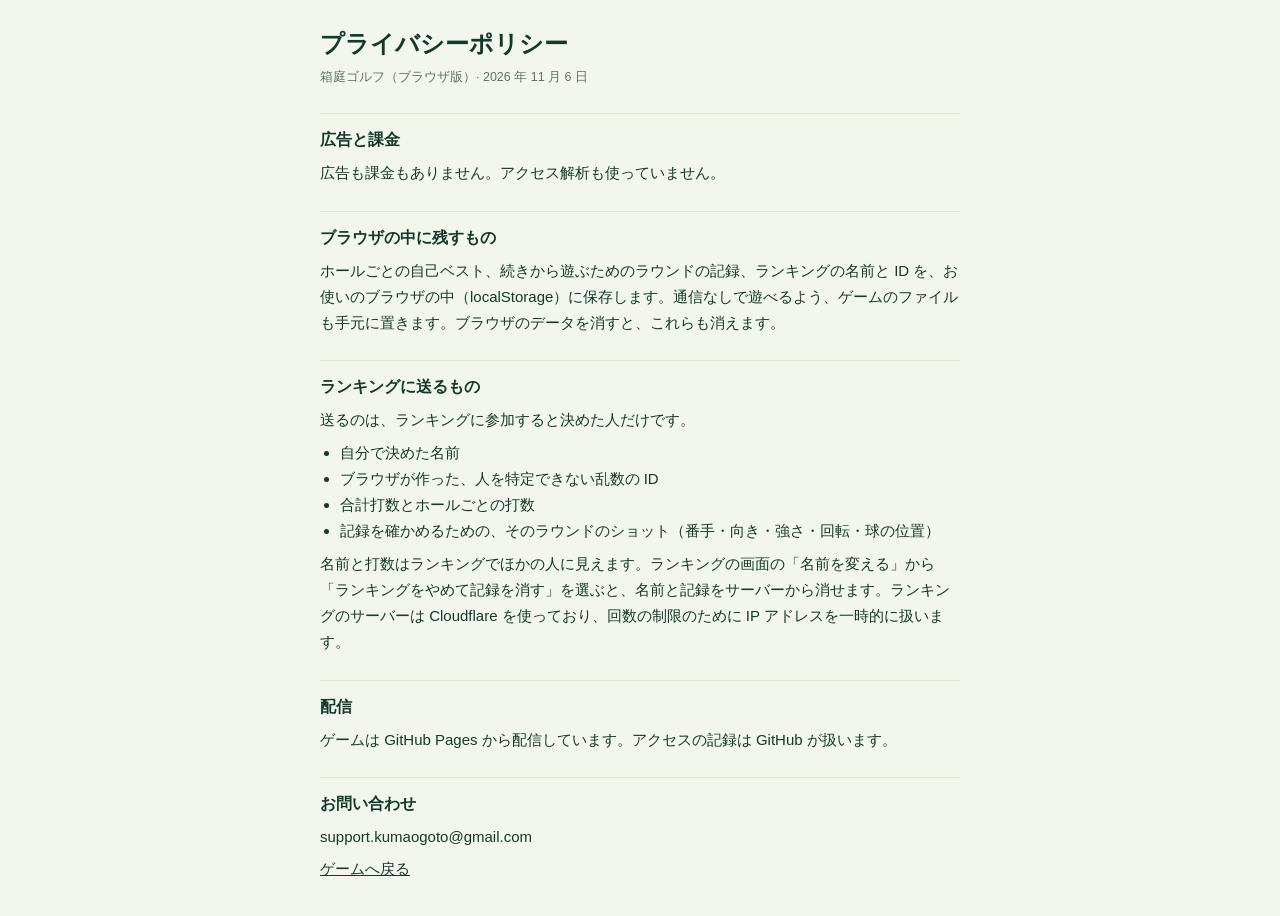
==== privacy.html @ 4b1d43a6 "ブラウザ版 箱庭ゴルフ（組み 689815d8e19d） Co-Authored-By: Claude Opus 5.5 <noreply@anthropic.com>" ====
<!doctype html>
<html lang="ja">
<head>
<meta charset="utf-8">
<meta name="viewport" content="width=device-width,initial-scale=1,viewport-fit=cover">
<title>プライバシーポリシー · 箱庭ゴルフ</title>
<meta name="robots" content="noindex">
<style>
:root{--ink:#123a2c;--ink-2:#5b7569;--paper:#f3f6ec;--line:#dce6d3}
html{background:var(--paper)}
body{margin:0 auto;max-width:640px;padding-block:28px;padding-left:max(18px,env(safe-area-inset-left,0px));padding-right:max(18px,env(safe-area-inset-right,0px));color:var(--ink);background:var(--paper);font-family:"Hiragino Maru Gothic ProN","Hiragino Sans","Yu Gothic",sans-serif;line-height:1.75;font-size:15px}
h1{font-size:24px;line-height:1.3;margin:0 0 4px}
h2{font-size:16px;margin:24px 0 4px;padding-top:12px;border-top:1px solid var(--line)}
p,ul{margin:6px 0}
ul{padding-left:1.3em}
small{color:var(--ink-2)}
a{color:inherit}
</style>
</head>
<body>
<h1>プライバシーポリシー</h1>
<small>箱庭ゴルフ（ブラウザ版）· 2026 年 11 月 6 日</small>
<h2>広告と課金</h2>
<p>広告も課金もありません。アクセス解析も使っていません。</p>
<h2>ブラウザの中に残すもの</h2>
<p>ホールごとの自己ベスト、続きから遊ぶためのラウンドの記録、ランキングの名前と ID を、お使いのブラウザの中（localStorage）に保存します。通信なしで遊べるよう、ゲームのファイルも手元に置きます。ブラウザのデータを消すと、これらも消えます。</p>
<h2>ランキングに送るもの</h2>
<p>送るのは、ランキングに参加すると決めた人だけです。</p>
<ul>
<li>自分で決めた名前</li>
<li>ブラウザが作った、人を特定できない乱数の ID</li>
<li>合計打数とホールごとの打数</li>
<li>記録を確かめるための、そのラウンドのショット（番手・向き・強さ・回転・球の位置）</li>
</ul>
<p>名前と打数はランキングでほかの人に見えます。ランキングの画面の「名前を変える」から「ランキングをやめて記録を消す」を選ぶと、名前と記録をサーバーから消せます。ランキングのサーバーは Cloudflare を使っており、回数の制限のために IP アドレスを一時的に扱います。</p>
<h2>配信</h2>
<p>ゲームは GitHub Pages から配信しています。アクセスの記録は GitHub が扱います。</p>
<h2>お問い合わせ</h2>
<p>support.kumaogoto@gmail.com</p>
<p><a href="./">ゲームへ戻る</a></p>
</body>
</html>
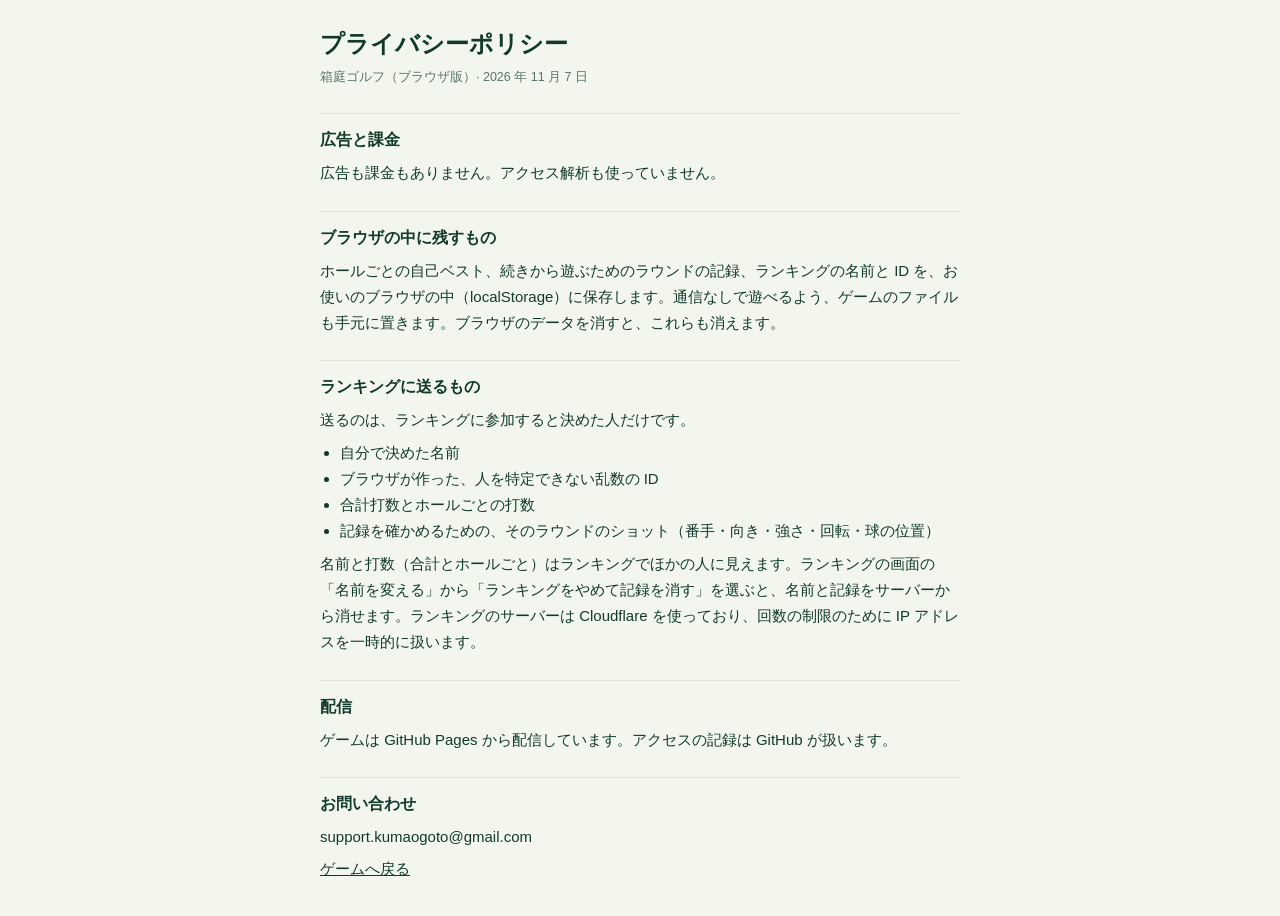
==== commit 7a0e5f61: "ブラウザ版 箱庭ゴルフ（組み 5d9509eed027） Co-Authored-By: Claude Opus 5.5 <noreply@anthropic.com>" ====
--- a/privacy.html
+++ b/privacy.html
@@ -19,7 +19,7 @@
 </head>
 <body>
 <h1>プライバシーポリシー</h1>
-<small>箱庭ゴルフ（ブラウザ版）· 2026 年 11 月 6 日</small>
+<small>箱庭ゴルフ（ブラウザ版）· 2026 年 11 月 7 日</small>
 <h2>広告と課金</h2>
 <p>広告も課金もありません。アクセス解析も使っていません。</p>
 <h2>ブラウザの中に残すもの</h2>
@@ -32,7 +32,7 @@
 <li>合計打数とホールごとの打数</li>
 <li>記録を確かめるための、そのラウンドのショット（番手・向き・強さ・回転・球の位置）</li>
 </ul>
-<p>名前と打数はランキングでほかの人に見えます。ランキングの画面の「名前を変える」から「ランキングをやめて記録を消す」を選ぶと、名前と記録をサーバーから消せます。ランキングのサーバーは Cloudflare を使っており、回数の制限のために IP アドレスを一時的に扱います。</p>
+<p>名前と打数（合計とホールごと）はランキングでほかの人に見えます。ランキングの画面の「名前を変える」から「ランキングをやめて記録を消す」を選ぶと、名前と記録をサーバーから消せます。ランキングのサーバーは Cloudflare を使っており、回数の制限のために IP アドレスを一時的に扱います。</p>
 <h2>配信</h2>
 <p>ゲームは GitHub Pages から配信しています。アクセスの記録は GitHub が扱います。</p>
 <h2>お問い合わせ</h2>
